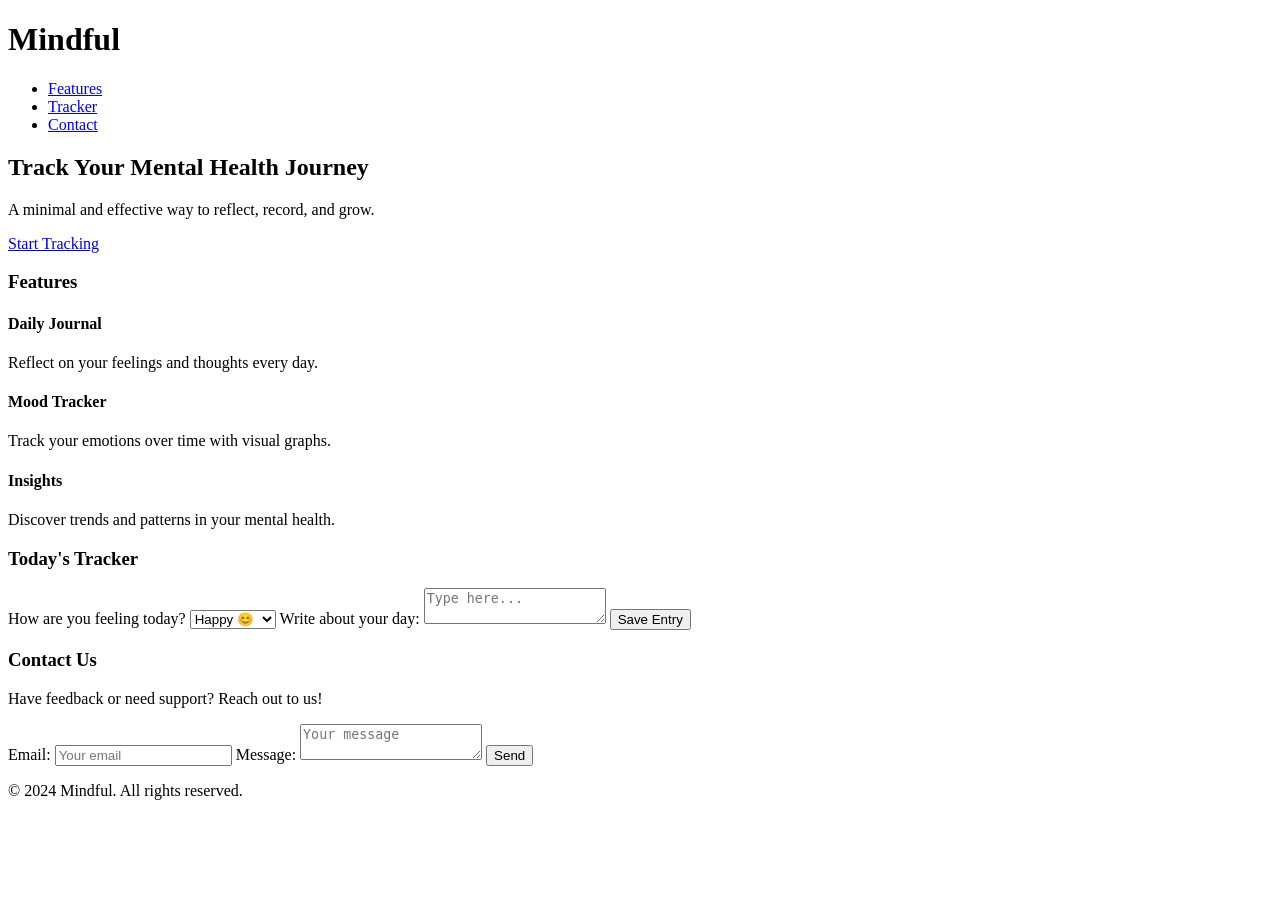
==== index.html @ 51812729 "Update and rename mindful.html to index.html" ====
<!DOCTYPE html>
<html lang="en">
<head>
  <meta charset="UTF-8">
  <meta name="viewport" content="width=device-width, initial-scale=1.0">
  <title>Mindful - Mental Health Tracker</title>
  <link rel="stylesheet" href="styles.css">
  <link rel="preconnect" href="https://fonts.googleapis.com">
  <link href="https://fonts.googleapis.com/css2?family=Inter:wght@300;400;600&display=swap" rel="stylesheet">
</head>
<body>
  <header class="header">
    <div class="container">
      <h1 class="logo">Mindful</h1>
      <nav class="nav">
        <ul>
          <li><a href="#features">Features</a></li>
          <li><a href="#tracker">Tracker</a></li>
          <li><a href="#contact">Contact</a></li>
        </ul>
      </nav>
    </div>
  </header>

  <main>
    <section class="hero">
      <div class="container">
        <h2>Track Your Mental Health Journey</h2>
        <p>A minimal and effective way to reflect, record, and grow.</p>
        <a href="#tracker" class="btn">Start Tracking</a>
      </div>
    </section>

    <section id="features" class="features">
      <div class="container">
        <h3>Features</h3>
        <div class="feature-list">
          <div class="feature">
            <h4>Daily Journal</h4>
            <p>Reflect on your feelings and thoughts every day.</p>
          </div>
          <div class="feature">
            <h4>Mood Tracker</h4>
            <p>Track your emotions over time with visual graphs.</p>
          </div>
          <div class="feature">
            <h4>Insights</h4>
            <p>Discover trends and patterns in your mental health.</p>
          </div>
        </div>
      </div>
    </section>

    <section id="tracker" class="tracker">
      <div class="container">
        <h3>Today's Tracker</h3>
        <form class="tracker-form">
          <label for="mood">How are you feeling today?</label>
          <select id="mood" name="mood">
            <option value="happy">Happy 😊</option>
            <option value="neutral">Neutral 😐</option>
            <option value="sad">Sad 😞</option>
          </select>

          <label for="journal">Write about your day:</label>
          <textarea id="journal" name="journal" placeholder="Type here..."></textarea>

          <button type="submit" class="btn">Save Entry</button>
        </form>
      </div>
    </section>

    <section id="contact" class="contact">
      <div class="container">
        <h3>Contact Us</h3>
        <p>Have feedback or need support? Reach out to us!</p>
        <form class="contact-form">
          <label for="email">Email:</label>
          <input type="email" id="email" name="email" placeholder="Your email">

          <label for="message">Message:</label>
          <textarea id="message" name="message" placeholder="Your message"></textarea>

          <button type="submit" class="btn">Send</button>
        </form>
      </div>
    </section>
  </main>

  <footer class="footer">
    <div class="container">
      <p>&copy; 2024 Mindful. All rights reserved.</p>
    </div>
  </footer>
</body>
</html>
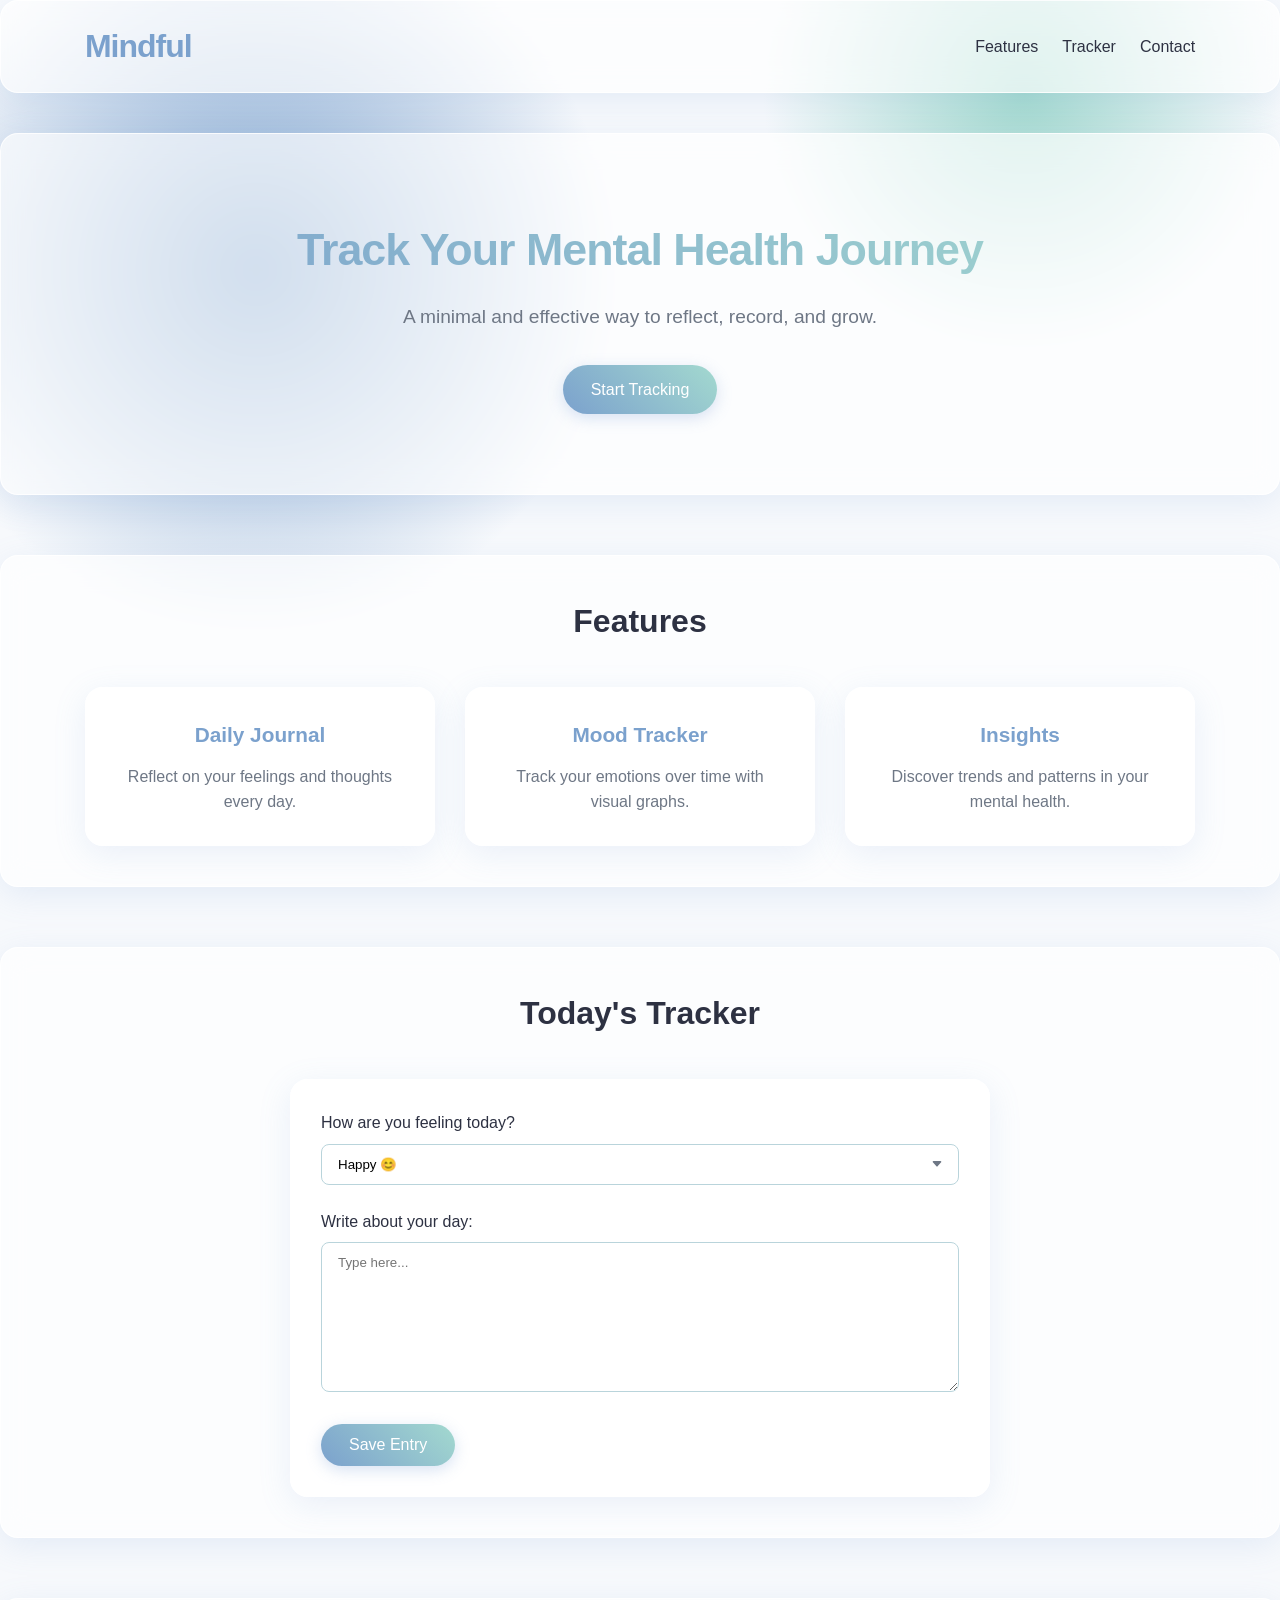
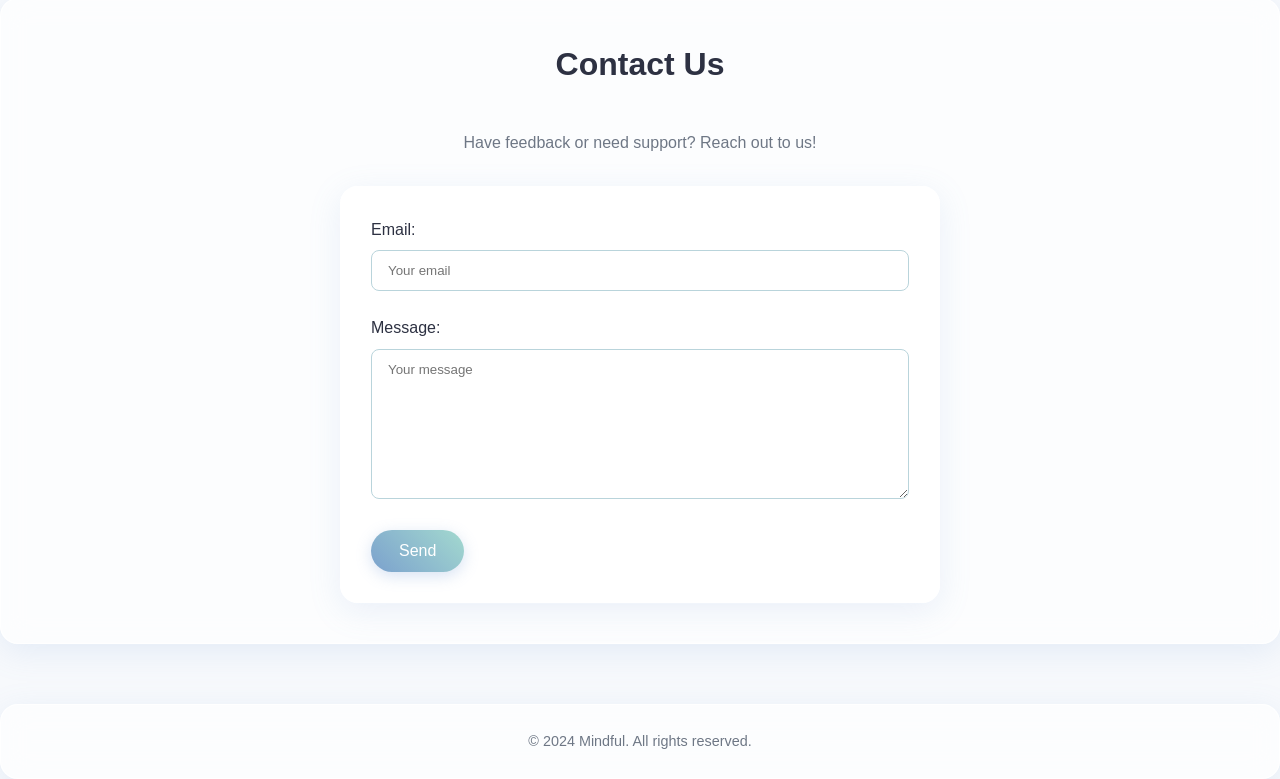
==== commit 09113869: "Update index.html" ====
--- a/index.html
+++ b/index.html
@@ -4,7 +4,7 @@
   <meta charset="UTF-8">
   <meta name="viewport" content="width=device-width, initial-scale=1.0">
   <title>Mindful - Mental Health Tracker</title>
-  <link rel="stylesheet" href="styles.css">
+  <link rel="stylesheet" href="mindful-css.css">
   <link rel="preconnect" href="https://fonts.googleapis.com">
   <link href="https://fonts.googleapis.com/css2?family=Inter:wght@300;400;600&display=swap" rel="stylesheet">
 </head>
--- a/mindful-css.css
+++ b/mindful-css.css
@@ -0,0 +1,290 @@
+/* Base Styles */
+* {
+  margin: 0;
+  padding: 0;
+  box-sizing: border-box;
+}
+
+:root {
+  --primary: #7BA1CD;
+  --secondary: #A3D9CF;
+  --accent: #B9D4DB;
+  --text: #2D3142;
+  --light-text: #6E7785;
+  --bg: #F7F9FC;
+  --glass-bg: rgba(255, 255, 255, 0.65);
+  --glass-border: rgba(255, 255, 255, 0.8);
+  --glass-shadow: rgba(122, 158, 215, 0.15);
+}
+
+body {
+  font-family: 'Inter', sans-serif;
+  line-height: 1.6;
+  color: var(--text);
+  background-color: var(--bg);
+  background-image: 
+    radial-gradient(circle at 80% 10%, var(--secondary) 0%, transparent 20%),
+    radial-gradient(circle at 20% 30%, var(--primary) 0%, transparent 30%);
+  background-attachment: fixed;
+}
+
+.container {
+  width: 90%;
+  max-width: 1200px;
+  margin: 0 auto;
+  padding: 0 20px;
+}
+
+/* Glass Effect Components */
+.header, .hero, .features, .tracker, .contact, .footer, .feature, .tracker-form, .contact-form {
+  background: var(--glass-bg);
+  backdrop-filter: blur(15px);
+  -webkit-backdrop-filter: blur(15px);
+  border: 1px solid var(--glass-border);
+  border-radius: 18px;
+  box-shadow: 0 8px 32px var(--glass-shadow);
+}
+
+/* Header */
+.header {
+  padding: 20px 0;
+  position: sticky;
+  top: 0;
+  z-index: 100;
+  margin-bottom: 40px;
+}
+
+.header .container {
+  display: flex;
+  justify-content: space-between;
+  align-items: center;
+}
+
+.logo {
+  font-size: 2rem;
+  font-weight: 600;
+  color: var(--primary);
+  letter-spacing: -1px;
+}
+
+.nav ul {
+  display: flex;
+  list-style: none;
+  gap: 24px;
+}
+
+.nav a {
+  text-decoration: none;
+  color: var(--text);
+  font-weight: 500;
+  transition: color 0.3s ease;
+  position: relative;
+}
+
+.nav a:after {
+  content: "";
+  position: absolute;
+  width: 0;
+  height: 2px;
+  bottom: -4px;
+  left: 0;
+  background-color: var(--primary);
+  transition: width 0.3s ease;
+}
+
+.nav a:hover {
+  color: var(--primary);
+}
+
+.nav a:hover:after {
+  width: 100%;
+}
+
+/* Hero Section */
+.hero {
+  padding: 80px 0;
+  text-align: center;
+  margin-bottom: 60px;
+}
+
+.hero h2 {
+  font-size: 2.8rem;
+  margin-bottom: 16px;
+  font-weight: 600;
+  letter-spacing: -1px;
+  background: linear-gradient(45deg, var(--primary), var(--secondary));
+  -webkit-background-clip: text;
+  -webkit-text-fill-color: transparent;
+}
+
+.hero p {
+  font-size: 1.2rem;
+  color: var(--light-text);
+  margin-bottom: 32px;
+  max-width: 600px;
+  margin-left: auto;
+  margin-right: auto;
+}
+
+/* Button Styles */
+.btn {
+  display: inline-block;
+  padding: 12px 28px;
+  background: linear-gradient(45deg, var(--primary), var(--secondary));
+  color: white;
+  border: none;
+  border-radius: 30px;
+  font-size: 1rem;
+  font-weight: 500;
+  text-decoration: none;
+  cursor: pointer;
+  transition: transform 0.3s ease, box-shadow 0.3s ease;
+  box-shadow: 0 4px 15px rgba(122, 158, 215, 0.3);
+}
+
+.btn:hover {
+  transform: translateY(-2px);
+  box-shadow: 0 6px 20px rgba(122, 158, 215, 0.5);
+}
+
+/* Sections */
+section {
+  margin-bottom: 60px;
+  padding: 40px 0;
+}
+
+section h3 {
+  font-size: 2rem;
+  margin-bottom: 40px;
+  text-align: center;
+  font-weight: 600;
+  color: var(--text);
+}
+
+/* Features Section */
+.feature-list {
+  display: grid;
+  grid-template-columns: repeat(auto-fit, minmax(280px, 1fr));
+  gap: 30px;
+}
+
+.feature {
+  padding: 30px;
+  text-align: center;
+  transition: transform 0.3s ease;
+}
+
+.feature:hover {
+  transform: translateY(-5px);
+}
+
+.feature h4 {
+  font-size: 1.3rem;
+  margin-bottom: 12px;
+  color: var(--primary);
+}
+
+.feature p {
+  color: var(--light-text);
+}
+
+/* Tracker Section */
+.tracker-form {
+  max-width: 700px;
+  margin: 0 auto;
+  padding: 30px;
+}
+
+label {
+  display: block;
+  margin-bottom: 8px;
+  font-weight: 500;
+  color: var(--text);
+}
+
+select, textarea, input {
+  width: 100%;
+  padding: 12px 16px;
+  background: rgba(255, 255, 255, 0.8);
+  border: 1px solid var(--accent);
+  border-radius: 8px;
+  margin-bottom: 24px;
+  font-family: 'Inter', sans-serif;
+  transition: border-color 0.3s ease, box-shadow 0.3s ease;
+}
+
+select:focus, textarea:focus, input:focus {
+  outline: none;
+  border-color: var(--primary);
+  box-shadow: 0 0 0 2px rgba(123, 161, 205, 0.2);
+}
+
+textarea {
+  min-height: 150px;
+  resize: vertical;
+}
+
+/* Contact Section */
+.contact {
+  text-align: center;
+}
+
+.contact p {
+  margin-bottom: 30px;
+  color: var(--light-text);
+}
+
+.contact-form {
+  max-width: 600px;
+  margin: 0 auto;
+  padding: 30px;
+  text-align: left;
+}
+
+/* Footer */
+.footer {
+  text-align: center;
+  padding: 25px 0;
+  color: var(--light-text);
+  font-size: 0.9rem;
+}
+
+/* Responsive Design */
+@media (max-width: 768px) {
+  .header .container {
+    flex-direction: column;
+    gap: 15px;
+  }
+  
+  .nav ul {
+    gap: 15px;
+  }
+  
+  .hero h2 {
+    font-size: 2.2rem;
+  }
+  
+  section {
+    padding: 30px 0;
+  }
+}
+
+/* Enhancements for Form Elements */
+select {
+  appearance: none;
+  background-image: url("data:image/svg+xml,%3Csvg xmlns='http://www.w3.org/2000/svg' width='12' height='12' fill='%236E7785' viewBox='0 0 16 16'%3E%3Cpath d='M7.247 11.14 2.451 5.658C1.885 5.013 2.345 4 3.204 4h9.592a1 1 0 0 1 .753 1.659l-4.796 5.48a1 1 0 0 1-1.506 0z'/%3E%3C/svg%3E");
+  background-repeat: no-repeat;
+  background-position: calc(100% - 15px) center;
+  padding-right: 40px;
+}
+
+/* Subtle Animation for Form Feedback */
+@keyframes formSuccess {
+  0% { transform: scale(1); }
+  50% { transform: scale(1.02); }
+  100% { transform: scale(1); }
+}
+
+.btn[type="submit"]:active {
+  animation: formSuccess 0.3s ease;
+}
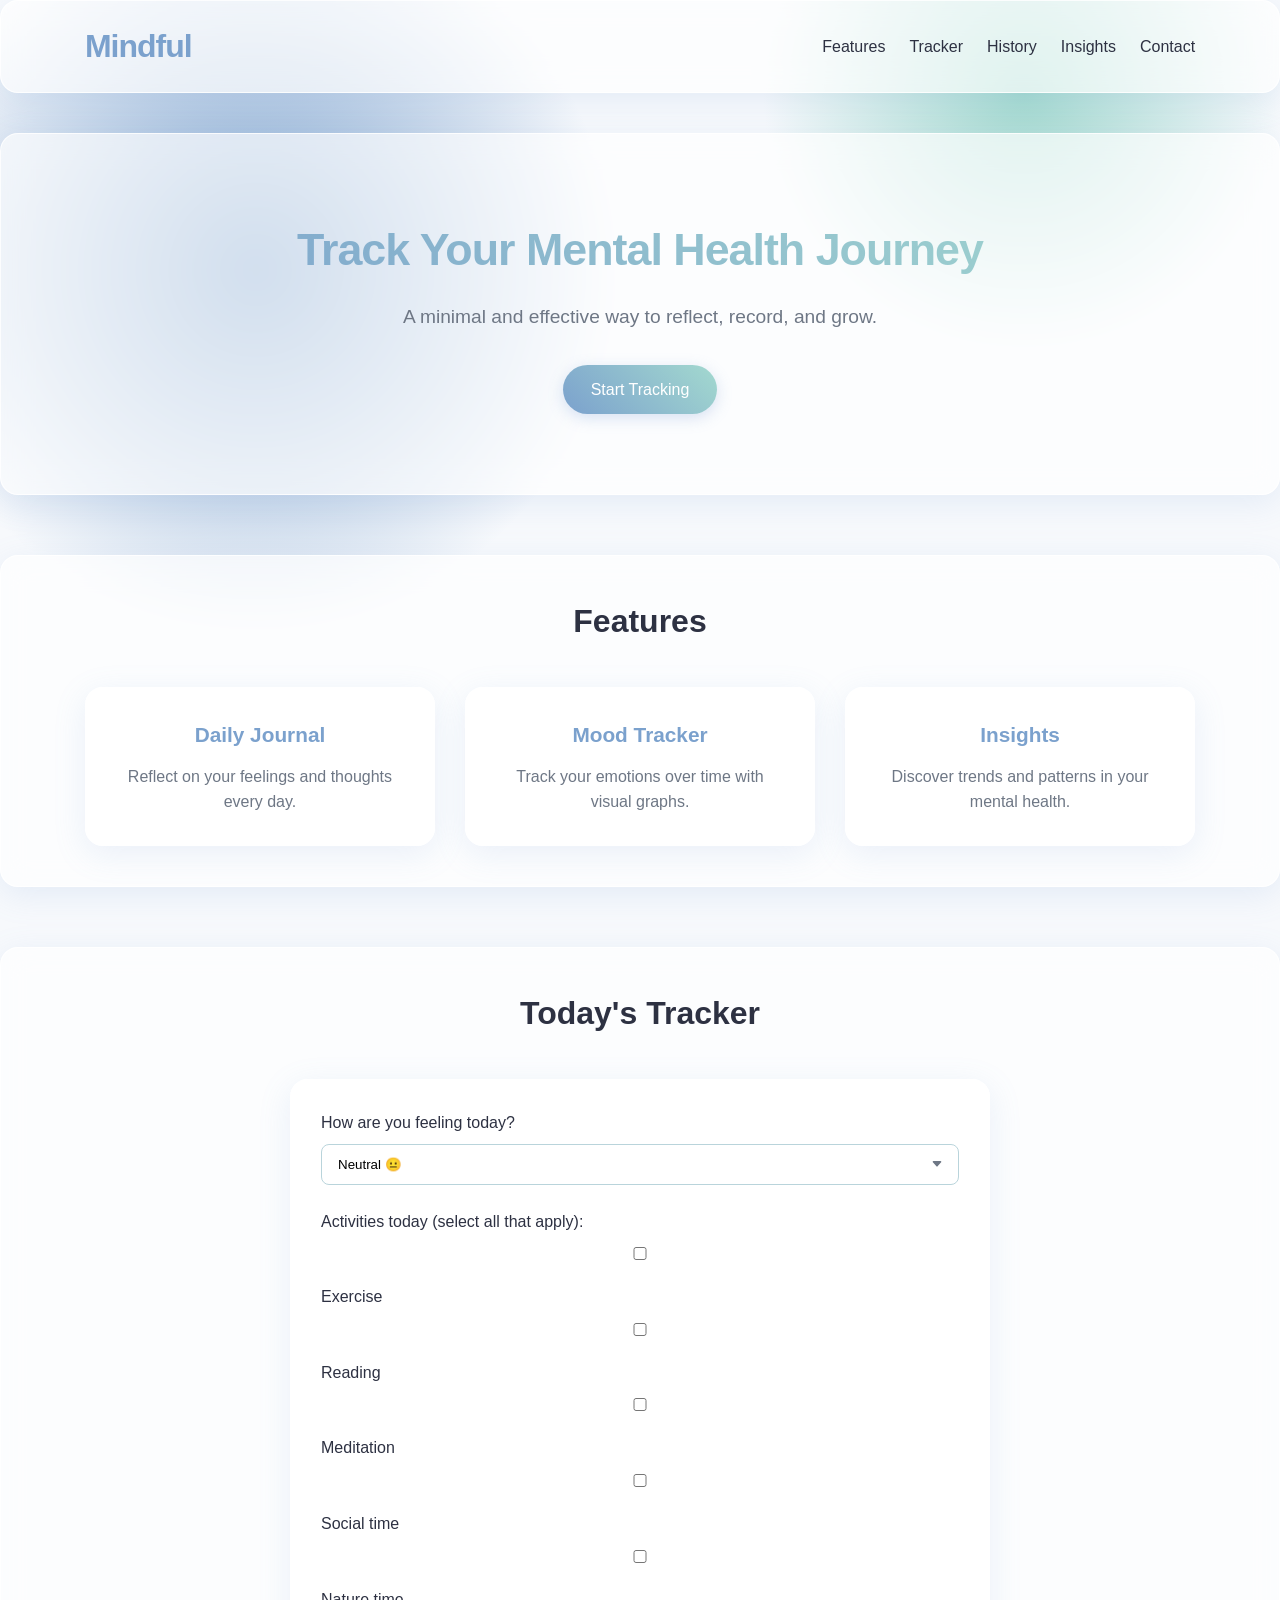
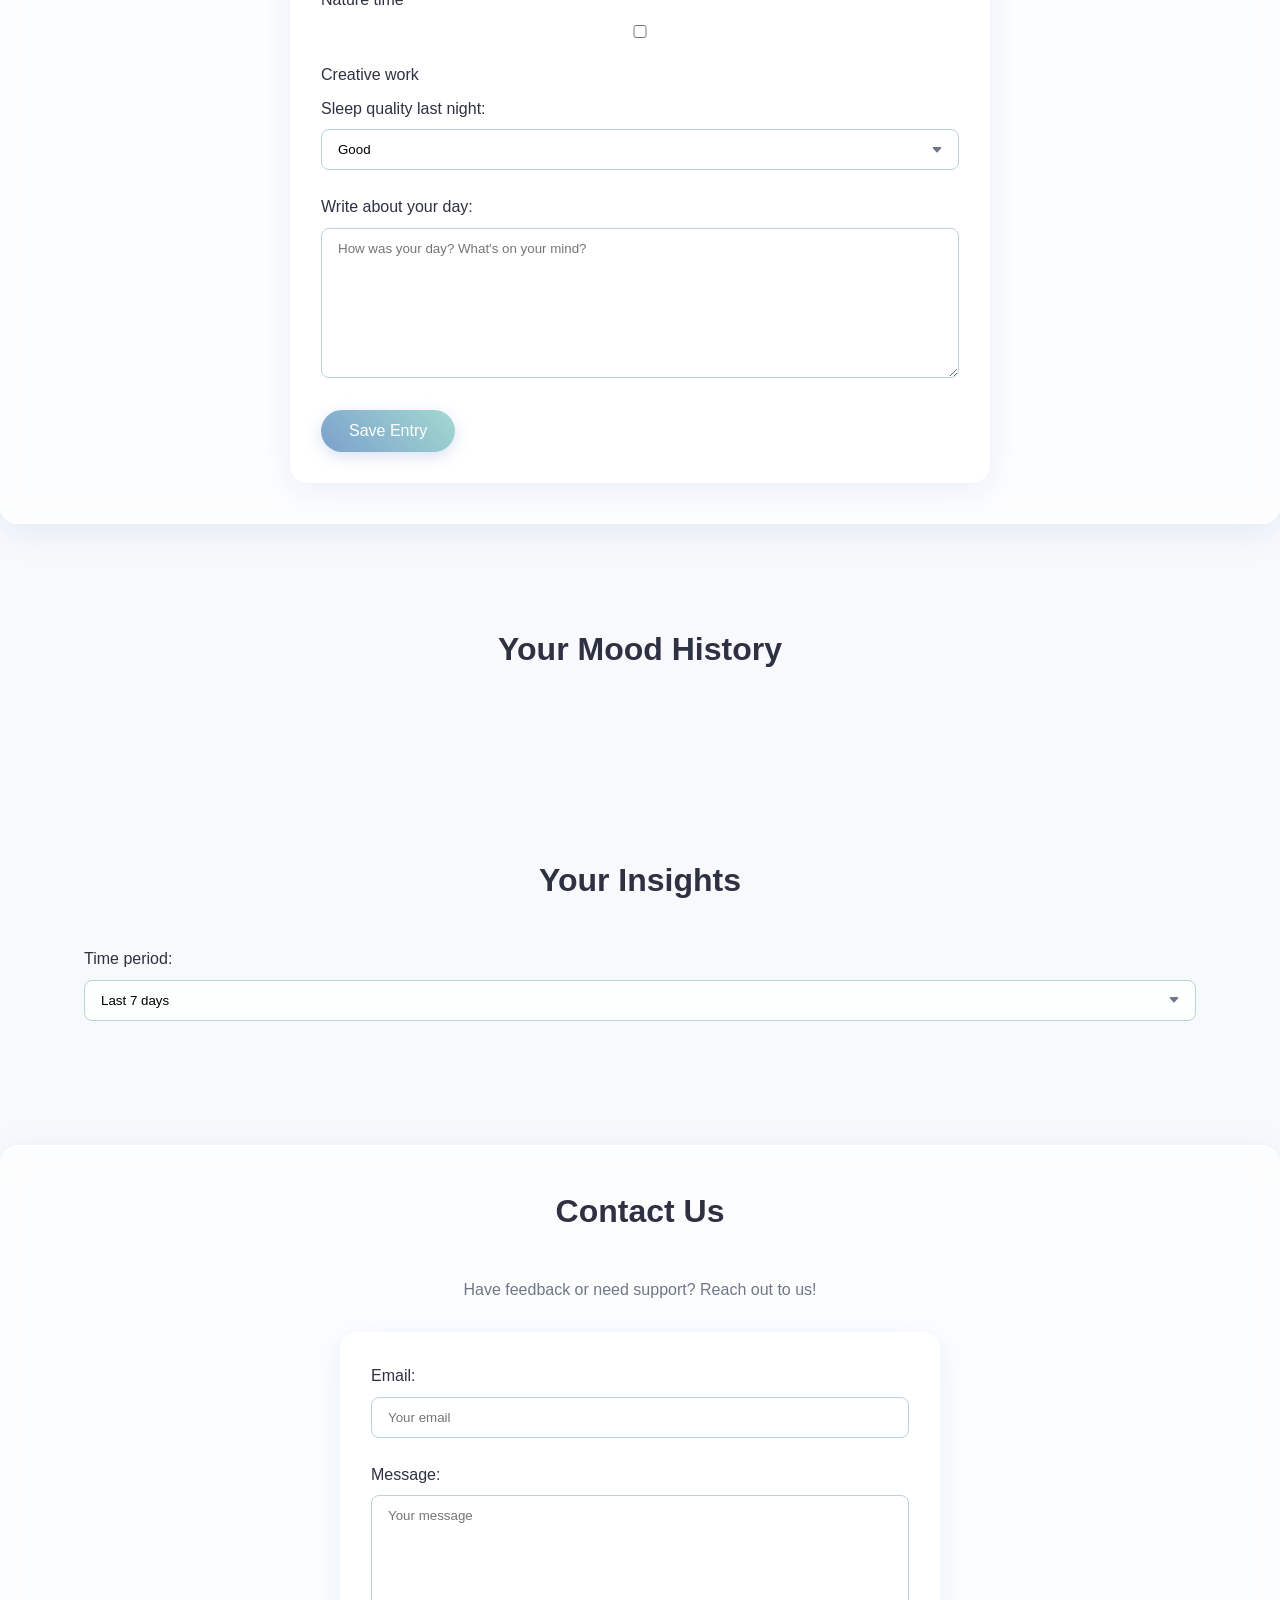
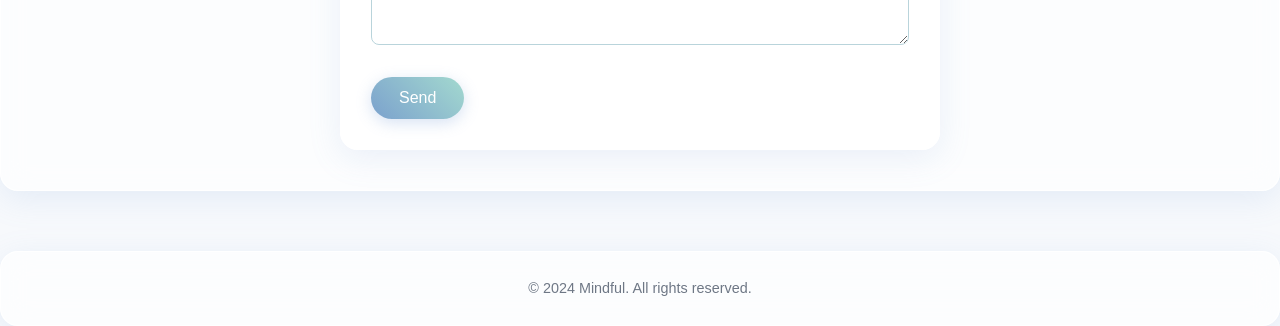
==== commit a159f700: "Update index.html" ====
--- a/index.html
+++ b/index.html
@@ -16,6 +16,8 @@
         <ul>
           <li><a href="#features">Features</a></li>
           <li><a href="#tracker">Tracker</a></li>
+          <li><a href="#history">History</a></li>
+          <li><a href="#insights">Insights</a></li>
           <li><a href="#contact">Contact</a></li>
         </ul>
       </nav>
@@ -54,19 +56,91 @@
     <section id="tracker" class="tracker">
       <div class="container">
         <h3>Today's Tracker</h3>
+        <p class="today-date" id="today-date"></p>
         <form class="tracker-form">
-          <label for="mood">How are you feeling today?</label>
-          <select id="mood" name="mood">
-            <option value="happy">Happy 😊</option>
-            <option value="neutral">Neutral 😐</option>
-            <option value="sad">Sad 😞</option>
-          </select>
+          <div class="form-group">
+            <label for="mood">How are you feeling today?</label>
+            <select id="mood" name="mood">
+              <option value="happy">Happy 😊</option>
+              <option value="neutral" selected>Neutral 😐</option>
+              <option value="sad">Sad 😞</option>
+            </select>
+          </div>
 
-          <label for="journal">Write about your day:</label>
-          <textarea id="journal" name="journal" placeholder="Type here..."></textarea>
+          <div class="form-group">
+            <label>Activities today (select all that apply):</label>
+            <div class="activities-grid">
+              <label class="checkbox-label">
+                <input type="checkbox" name="activities" value="Exercise">
+                <span>Exercise</span>
+              </label>
+              <label class="checkbox-label">
+                <input type="checkbox" name="activities" value="Reading">
+                <span>Reading</span>
+              </label>
+              <label class="checkbox-label">
+                <input type="checkbox" name="activities" value="Meditation">
+                <span>Meditation</span>
+              </label>
+              <label class="checkbox-label">
+                <input type="checkbox" name="activities" value="Social">
+                <span>Social time</span>
+              </label>
+              <label class="checkbox-label">
+                <input type="checkbox" name="activities" value="Nature">
+                <span>Nature time</span>
+              </label>
+              <label class="checkbox-label">
+                <input type="checkbox" name="activities" value="Creative">
+                <span>Creative work</span>
+              </label>
+            </div>
+          </div>
+
+          <div class="form-group">
+            <label for="sleep-quality">Sleep quality last night:</label>
+            <select id="sleep-quality" name="sleep-quality">
+              <option value="poor">Poor</option>
+              <option value="fair">Fair</option>
+              <option value="good" selected>Good</option>
+              <option value="excellent">Excellent</option>
+            </select>
+          </div>
+
+          <div class="form-group">
+            <label for="journal">Write about your day:</label>
+            <textarea id="journal" name="journal" placeholder="How was your day? What's on your mind?"></textarea>
+          </div>
 
           <button type="submit" class="btn">Save Entry</button>
         </form>
+      </div>
+    </section>
+
+    <section id="history" class="history">
+      <div class="container">
+        <h3>Your Mood History</h3>
+        <div id="mood-history" class="mood-history">
+          <!-- History entries will be populated by JavaScript -->
+        </div>
+      </div>
+    </section>
+
+    <section id="insights" class="insights">
+      <div class="container">
+        <h3>Your Insights</h3>
+        <div class="insights-controls">
+          <label for="time-period">Time period:</label>
+          <select id="time-period">
+            <option value="week">Last 7 days</option>
+            <option value="month">Last 30 days</option>
+            <option value="quarter">Last 90 days</option>
+            <option value="all">All time</option>
+          </select>
+        </div>
+        <div id="insights-container" class="insights-container">
+          <!-- Insights will be populated by JavaScript -->
+        </div>
       </div>
     </section>
 
@@ -92,5 +166,7 @@
       <p>&copy; 2024 Mindful. All rights reserved.</p>
     </div>
   </footer>
+
+  <script src="mindful-script.js"></script>
 </body>
 </html>
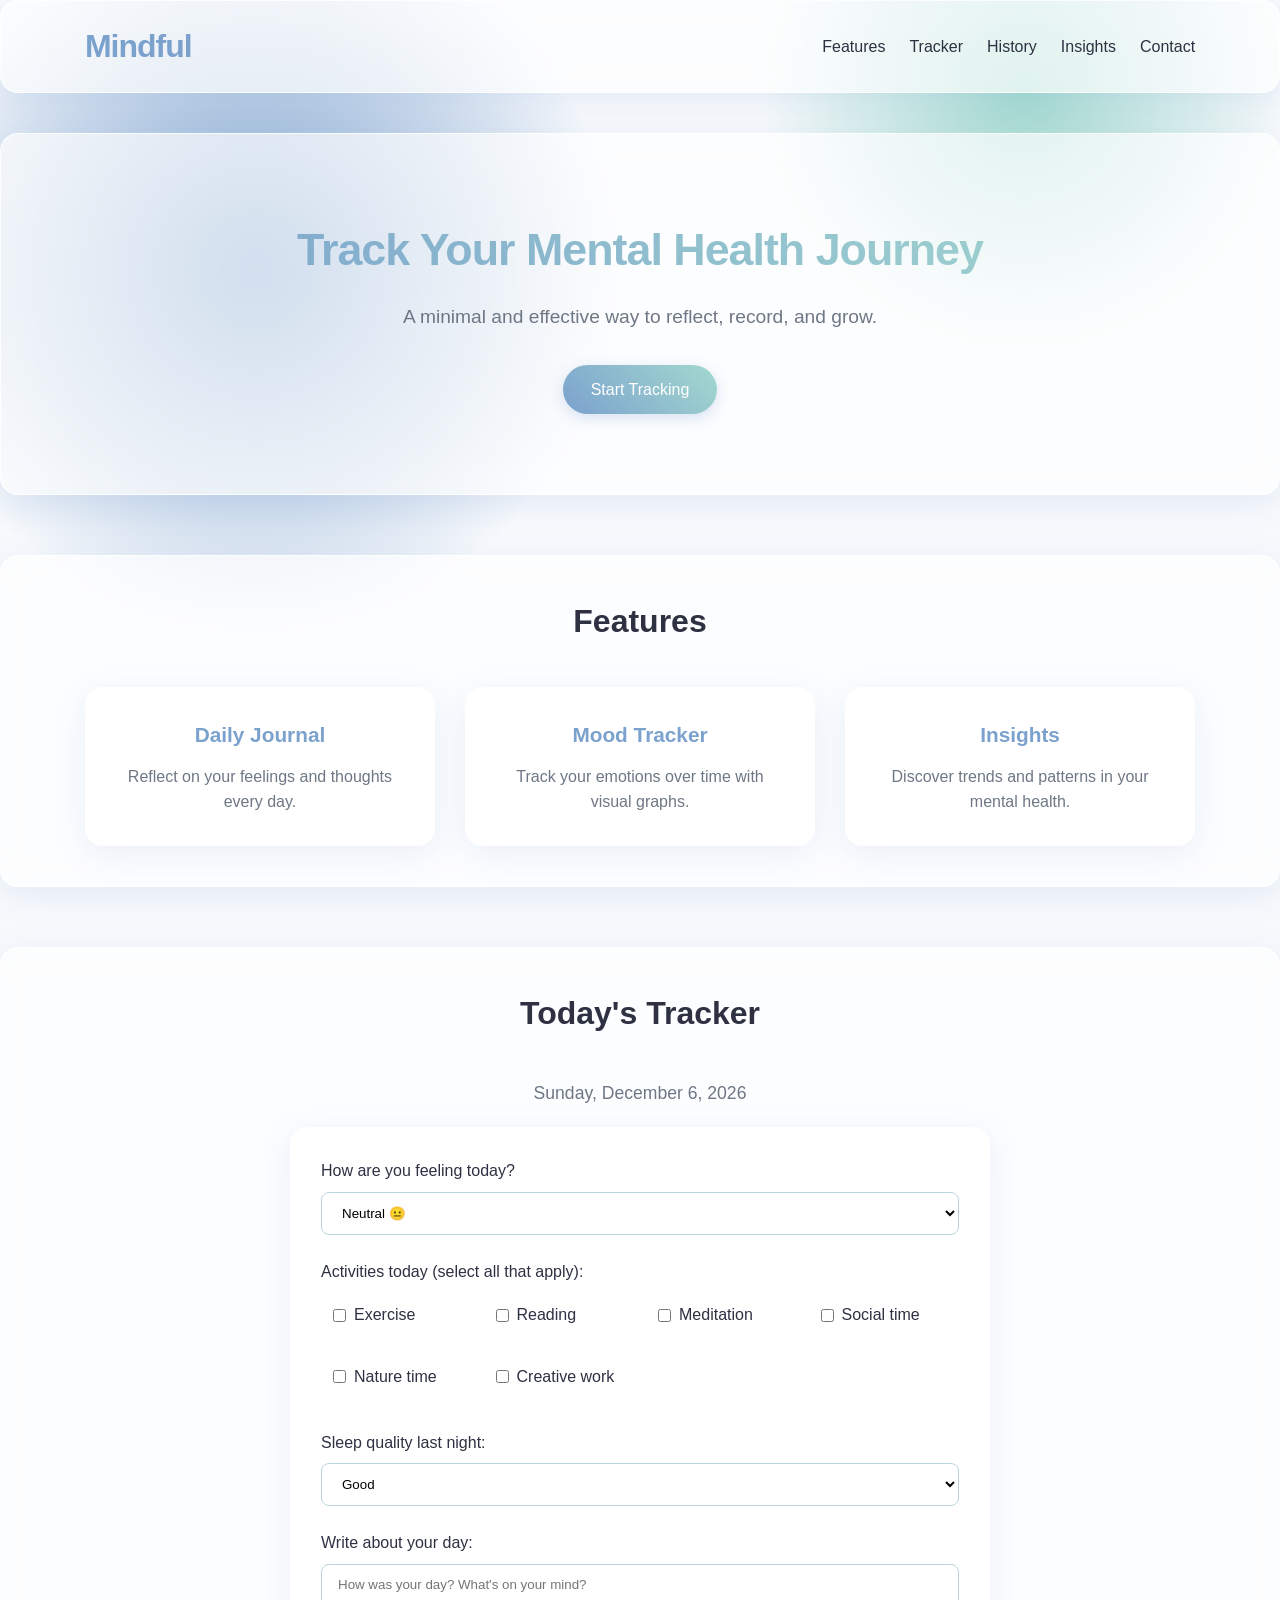
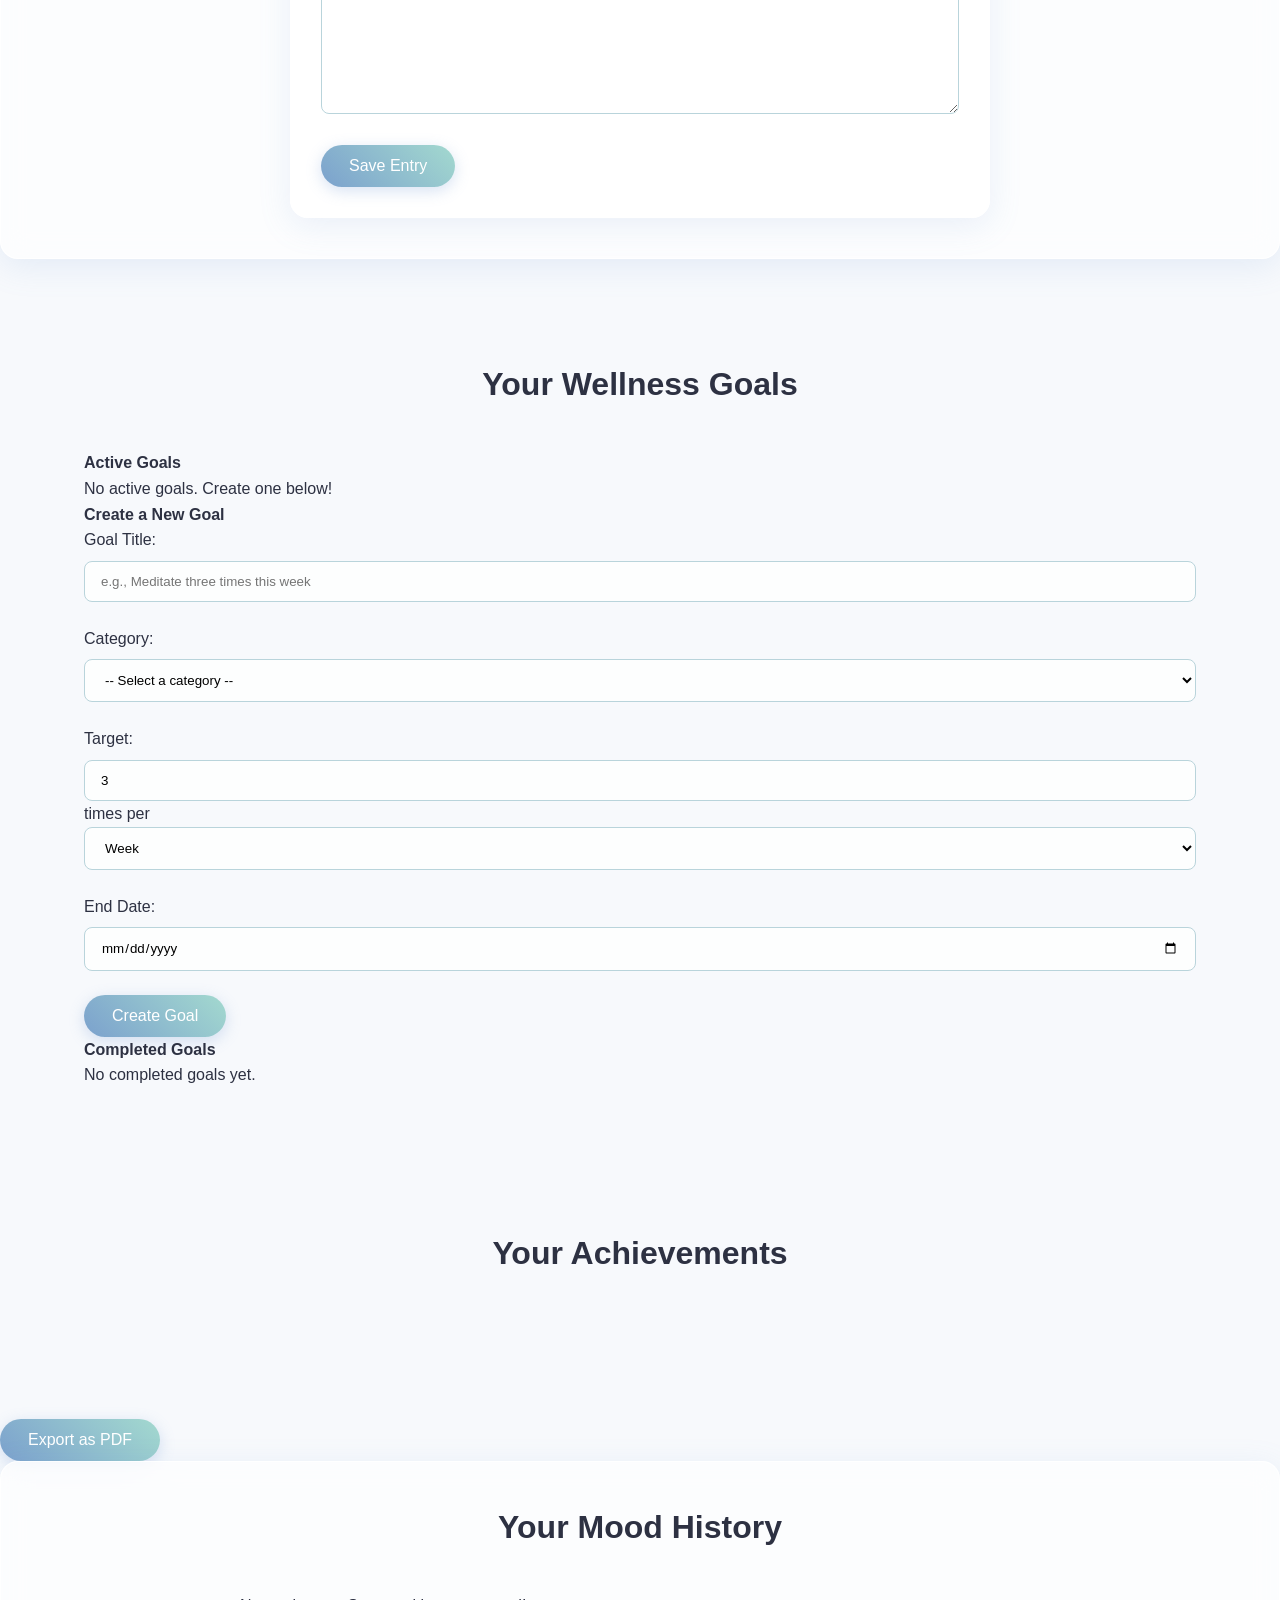
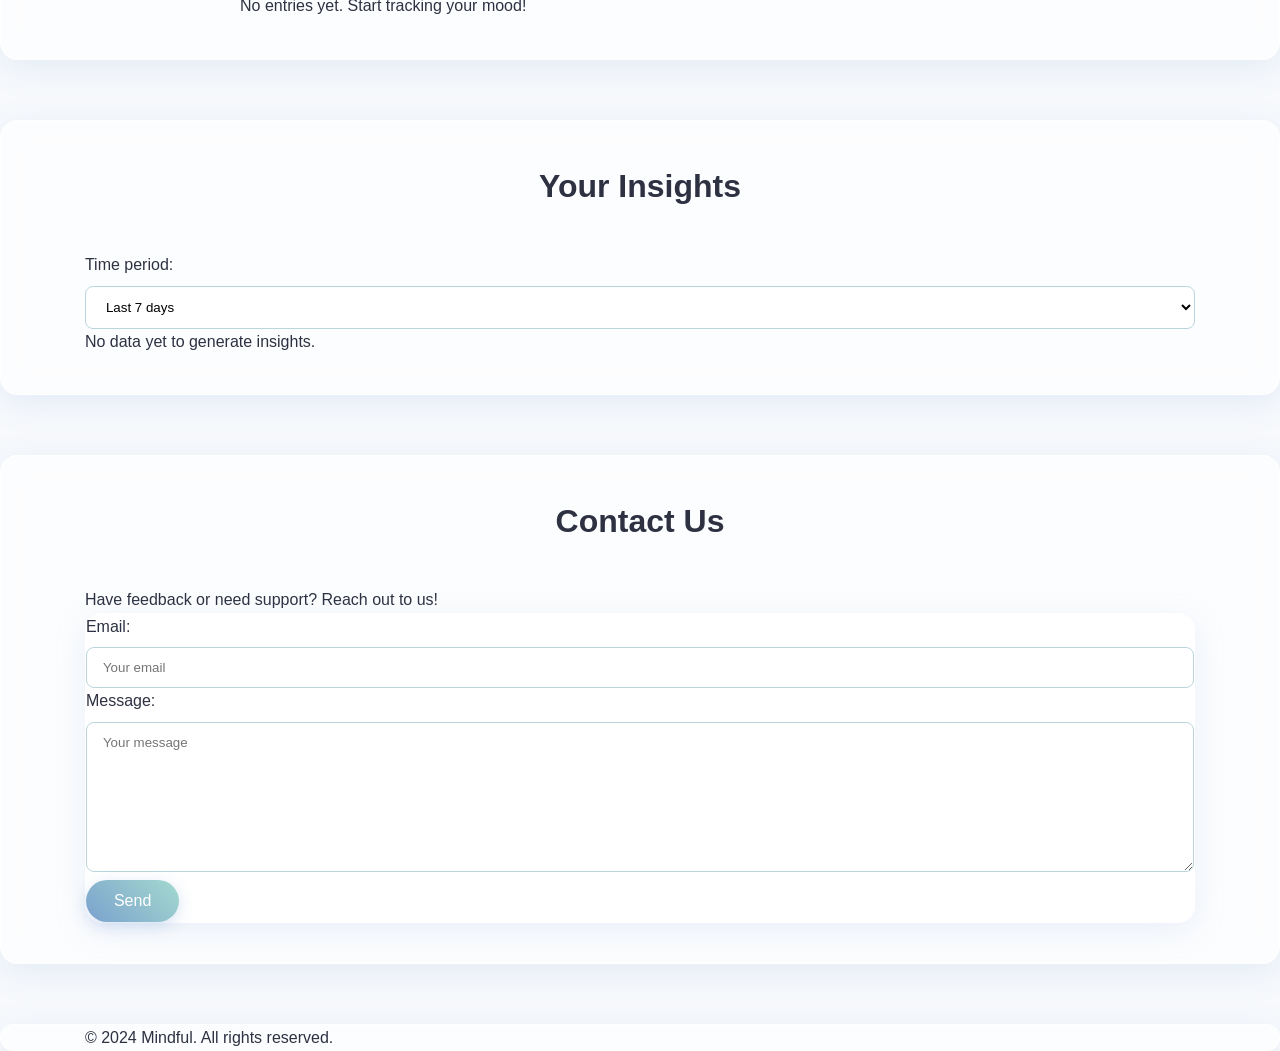
==== commit b774e5de: "Update index.html" ====
--- a/index.html
+++ b/index.html
@@ -116,6 +116,91 @@
         </form>
       </div>
     </section>
+    <!-- Add this section after the tracker section and before the history section -->
+<section id="goals" class="goals">
+  <div class="container">
+    <h3>Your Wellness Goals</h3>
+    <div class="goals-container">
+      <div class="active-goals">
+        <h4>Active Goals</h4>
+        <div id="active-goals-list" class="goals-list">
+          <!-- Active goals will be populated by JavaScript -->
+          <p class="empty-state">No active goals. Create one below!</p>
+        </div>
+      </div>
+      
+      <div class="new-goal">
+        <h4>Create a New Goal</h4>
+        <form id="goal-form" class="goal-form">
+          <div class="form-group">
+            <label for="goal-title">Goal Title:</label>
+            <input type="text" id="goal-title" name="goal-title" placeholder="e.g., Meditate three times this week" required>
+          </div>
+          
+          <div class="form-group">
+            <label for="goal-category">Category:</label>
+            <select id="goal-category" name="goal-category" required>
+              <option value="">-- Select a category --</option>
+              <option value="Exercise">Exercise</option>
+              <option value="Meditation">Meditation</option>
+              <option value="Reading">Reading</option>
+              <option value="Social">Social Activities</option>
+              <option value="Nature">Nature Time</option>
+              <option value="Creative">Creative Work</option>
+              <option value="Sleep">Sleep</option>
+              <option value="Other">Other</option>
+            </select>
+          </div>
+          
+          <div class="form-group">
+            <label for="goal-target">Target:</label>
+            <div class="goal-target-container">
+              <input type="number" id="goal-target" name="goal-target" min="1" max="30" value="3" required>
+              <span>times per</span>
+              <select id="goal-period" name="goal-period">
+                <option value="day">Day</option>
+                <option value="week" selected>Week</option>
+                <option value="month">Month</option>
+              </select>
+            </div>
+          </div>
+          
+          <div class="form-group">
+            <label for="goal-end-date">End Date:</label>
+            <input type="date" id="goal-end-date" name="goal-end-date" required>
+          </div>
+          
+          <button type="submit" class="btn">Create Goal</button>
+        </form>
+      </div>
+      
+      <div class="completed-goals">
+        <h4>Completed Goals</h4>
+        <div id="completed-goals-list" class="goals-list">
+          <!-- Completed goals will be populated by JavaScript -->
+          <p class="empty-state">No completed goals yet.</p>
+        </div>
+      </div>
+    </div>
+  </div>
+</section>
+
+<!-- Add this section before the footer to display achievements -->
+<section id="achievements" class="achievements">
+  <div class="container">
+    <h3>Your Achievements</h3>
+    <div id="achievements-container" class="achievements-container">
+      <!-- Achievements will be populated by JavaScript -->
+    </div>
+  </div>
+</section>
+
+<!-- Add this button to the insights section for PDF export -->
+<div class="insights-actions">
+  <button id="export-pdf" class="btn btn-secondary">
+    <i class="fas fa-file-export"></i> Export as PDF
+  </button>
+</div>
 
     <section id="history" class="history">
       <div class="container">
--- a/mindful-css.css
+++ b/mindful-css.css
@@ -15,6 +15,16 @@
   --glass-bg: rgba(255, 255, 255, 0.65);
   --glass-border: rgba(255, 255, 255, 0.8);
   --glass-shadow: rgba(122, 158, 215, 0.15);
+  
+  /* Mood colors */
+  --happy-color: #6BBF59;
+  --neutral-color: #FFCA3A;
+  --sad-color: #FF595E;
+  
+  /* Notification colors */
+  --success-bg: rgba(107, 191, 89, 0.9);
+  --error-bg: rgba(255, 89, 94, 0.9);
+  --info-bg: rgba(123, 161, 205, 0.9);
 }
 
 body {
@@ -36,7 +46,8 @@
 }
 
 /* Glass Effect Components */
-.header, .hero, .features, .tracker, .contact, .footer, .feature, .tracker-form, .contact-form {
+.header, .hero, .features, .tracker, .history, .insights, .contact, .footer, 
+.feature, .tracker-form, .contact-form, .entry-card, .insight-card {
   background: var(--glass-bg);
   backdrop-filter: blur(15px);
   -webkit-backdrop-filter: blur(15px);
@@ -45,6 +56,7 @@
   box-shadow: 0 8px 32px var(--glass-shadow);
 }
 
+/* Header */
 /* Header */
 .header {
   padding: 20px 0;
@@ -100,6 +112,44 @@
   width: 100%;
 }
 
+/* Mobile Responsive Header */
+@media (max-width: 768px) {
+  .header .container {
+    flex-direction: column;
+  }
+  
+  .logo {
+    margin-bottom: 15px;
+  }
+  
+  .nav ul {
+    flex-wrap: wrap;
+    justify-content: center;
+    gap: 16px 24px;
+  }
+  
+  .nav li {
+    margin-bottom: 5px;
+  }
+  
+  /* For very small screens, make nav vertical */
+  @media (max-width: 480px) {
+    .nav ul {
+      flex-direction: column;
+      align-items: center;
+      gap: 10px;
+    }
+    
+    .nav a {
+      display: block;
+      padding: 8px 0;
+    }
+    
+    .nav a:after {
+      bottom: 0;
+    }
+  }
+}
 /* Hero Section */
 .hero {
   padding: 80px 0;
@@ -189,10 +239,21 @@
 }
 
 /* Tracker Section */
+.today-date {
+  text-align: center;
+  font-size: 1.1rem;
+  margin-bottom: 20px;
+  color: var(--light-text);
+}
+
 .tracker-form {
   max-width: 700px;
   margin: 0 auto;
   padding: 30px;
+}
+
+.form-group {
+  margin-bottom: 24px;
 }
 
 label {
@@ -208,7 +269,6 @@
   background: rgba(255, 255, 255, 0.8);
   border: 1px solid var(--accent);
   border-radius: 8px;
-  margin-bottom: 24px;
   font-family: 'Inter', sans-serif;
   transition: border-color 0.3s ease, box-shadow 0.3s ease;
 }
@@ -224,67 +284,40 @@
   resize: vertical;
 }
 
-/* Contact Section */
-.contact {
-  text-align: center;
-}
-
-.contact p {
-  margin-bottom: 30px;
-  color: var(--light-text);
-}
-
-.contact-form {
-  max-width: 600px;
+/* Activities checkboxes */
+.activities-grid {
+  display: grid;
+  grid-template-columns: repeat(auto-fill, minmax(150px, 1fr));
+  gap: 12px;
+  margin-top: 10px;
+}
+
+.checkbox-label {
+  display: flex;
+  align-items: center;
+  padding: 8px 12px;
+  background: rgba(255, 255, 255, 0.5);
+  border-radius: 6px;
+  cursor: pointer;
+  transition: background 0.2s ease;
+}
+
+.checkbox-label:hover {
+  background: rgba(255, 255, 255, 0.8);
+}
+
+.checkbox-label input {
+  width: auto;
+  margin-right: 8px;
+}
+
+/* History Section */
+.mood-history {
+  max-width: 800px;
   margin: 0 auto;
-  padding: 30px;
-  text-align: left;
-}
-
-/* Footer */
-.footer {
-  text-align: center;
-  padding: 25px 0;
-  color: var(--light-text);
-  font-size: 0.9rem;
-}
-
-/* Responsive Design */
-@media (max-width: 768px) {
-  .header .container {
-    flex-direction: column;
-    gap: 15px;
-  }
-  
-  .nav ul {
-    gap: 15px;
-  }
-  
-  .hero h2 {
-    font-size: 2.2rem;
-  }
-  
-  section {
-    padding: 30px 0;
-  }
-}
-
-/* Enhancements for Form Elements */
-select {
-  appearance: none;
-  background-image: url("data:image/svg+xml,%3Csvg xmlns='http://www.w3.org/2000/svg' width='12' height='12' fill='%236E7785' viewBox='0 0 16 16'%3E%3Cpath d='M7.247 11.14 2.451 5.658C1.885 5.013 2.345 4 3.204 4h9.592a1 1 0 0 1 .753 1.659l-4.796 5.48a1 1 0 0 1-1.506 0z'/%3E%3C/svg%3E");
-  background-repeat: no-repeat;
-  background-position: calc(100% - 15px) center;
-  padding-right: 40px;
-}
-
-/* Subtle Animation for Form Feedback */
-@keyframes formSuccess {
-  0% { transform: scale(1); }
-  50% { transform: scale(1.02); }
-  100% { transform: scale(1); }
-}
-
-.btn[type="submit"]:active {
-  animation: formSuccess 0.3s ease;
-}
+}
+
+.entries-list {
+  display: flex;
+  flex-direction: column;
+  gap: 16px
